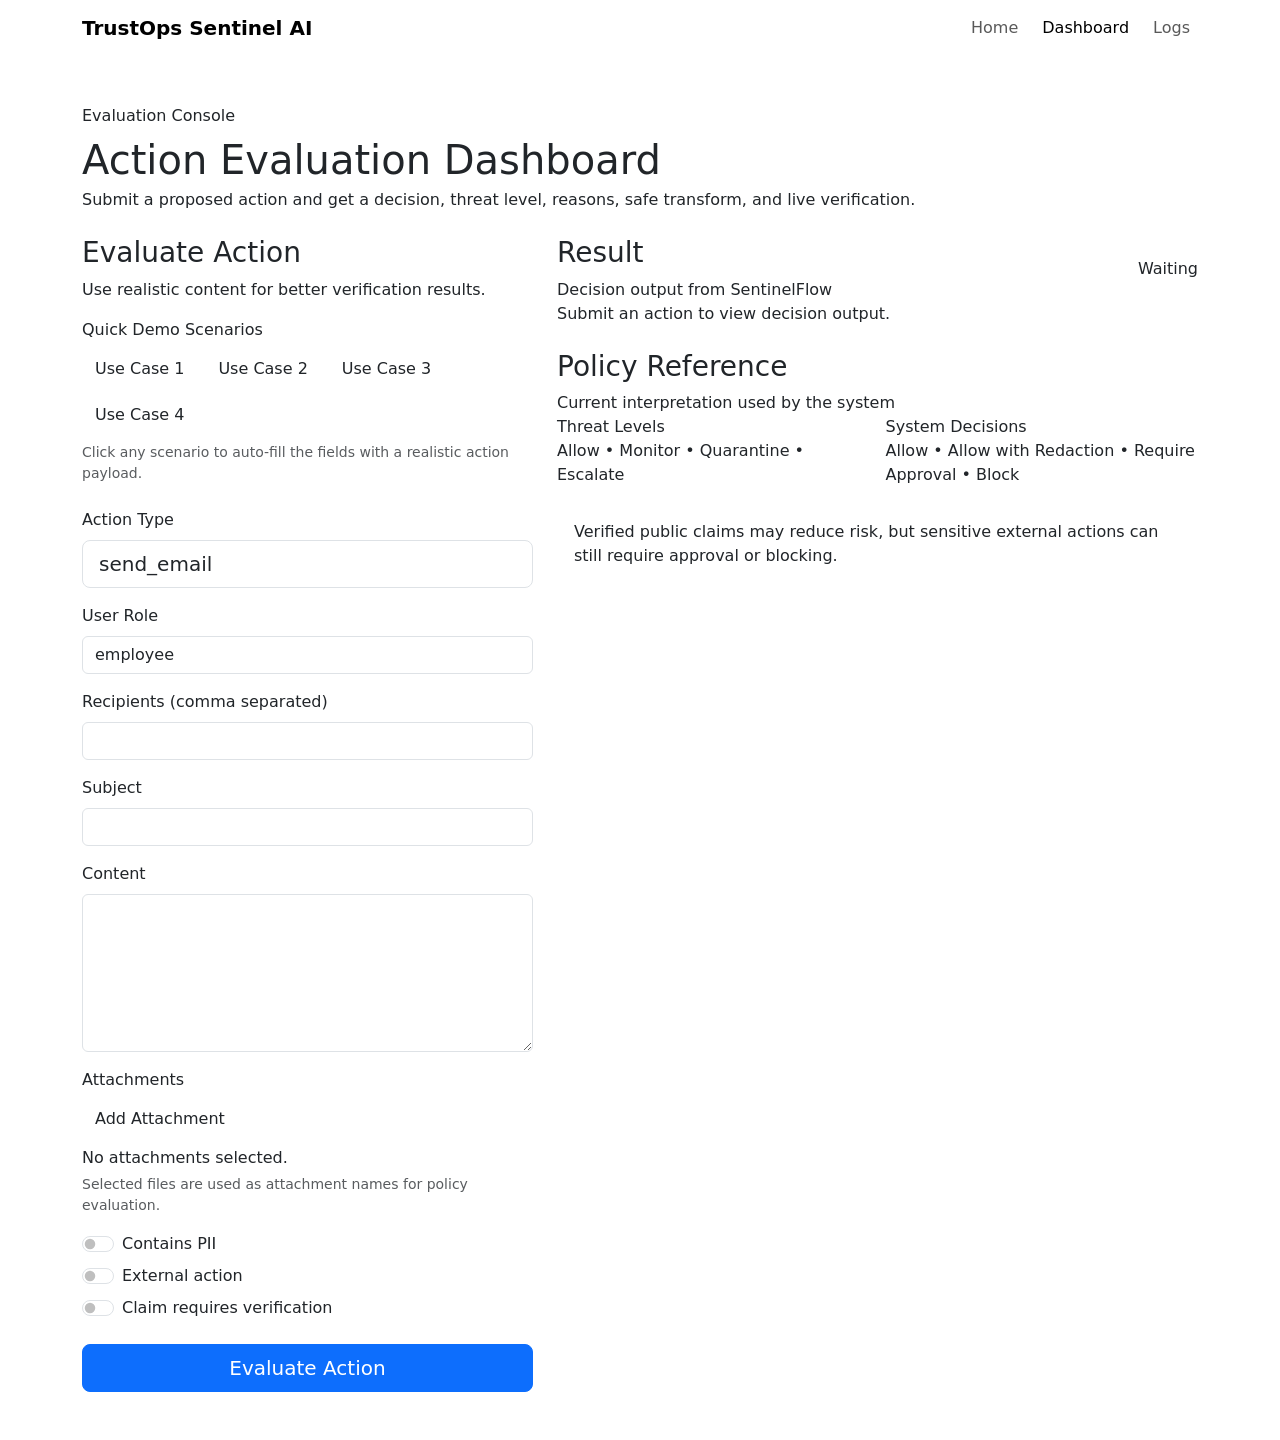
==== app/static/dashboard.html @ 0740c992 "Updated .gitignore and project structure" ====
<!DOCTYPE html>
<html lang="en">
<head>
  <meta charset="utf-8" />
  <meta name="viewport" content="width=device-width,initial-scale=1" />
  <title>Dashboard - TrustOps Sentinel AI</title>
  <link rel="preconnect" href="https://fonts.googleapis.com">
  <link rel="preconnect" href="https://fonts.gstatic.com" crossorigin>
  <link href="https://fonts.googleapis.com/css2?family=Inter:wght@400;500;600;700;800&display=swap" rel="stylesheet">
  <link href="https://cdn.jsdelivr.net/npm/bootstrap@5.3.3/dist/css/bootstrap.min.css" rel="stylesheet">
  <link href="/static/css/styles.css" rel="stylesheet">
</head>
<body>
  <nav class="navbar navbar-expand-lg navbar-glass sticky-top">
    <div class="container">
      <a class="navbar-brand fw-bold" href="/static/index.html">TrustOps Sentinel AI</a>
      <button class="navbar-toggler" type="button" data-bs-toggle="collapse" data-bs-target="#navMain">
        <span class="navbar-toggler-icon"></span>
      </button>
      <div class="collapse navbar-collapse" id="navMain">
        <ul class="navbar-nav ms-auto align-items-lg-center gap-lg-2">
          <li class="nav-item"><a class="nav-link" href="/static/index.html">Home</a></li>
          <li class="nav-item"><a class="nav-link active" href="/static/dashboard.html">Dashboard</a></li>
          <li class="nav-item"><a class="nav-link" href="/static/logs.html">Logs</a></li>
        </ul>
      </div>
    </div>
  </nav>

  <main class="page-shell">
    <div class="container py-4 py-lg-5">
      <div class="page-header mb-4">
        <div>
          <div class="eyebrow mb-2">Evaluation Console</div>
          <h1 class="page-title mb-1">Action Evaluation Dashboard</h1>
          <p class="page-subtitle mb-0">
            Submit a proposed action and get a decision, threat level, reasons, safe transform, and live verification.
          </p>
        </div>
      </div>

      <div class="row g-4">
        <div class="col-lg-5">
          <div class="panel-card h-100">
            <div class="panel-card-header">
              <h3 class="panel-title">Evaluate Action</h3>
              <p class="panel-subtitle">Use realistic content for better verification results.</p>
            </div>
            <div class="panel-card-body">
              <form id="actionForm">
                <div class="mb-4">
                  <label class="form-label">Quick Demo Scenarios</label>
                  <div class="d-flex flex-wrap gap-2">
                    <button type="button" class="btn btn-soft scenario-btn" data-scenario="1">Use Case 1</button>
                    <button type="button" class="btn btn-soft scenario-btn" data-scenario="2">Use Case 2</button>
                    <button type="button" class="btn btn-soft scenario-btn" data-scenario="3">Use Case 3</button>
                    <button type="button" class="btn btn-soft scenario-btn" data-scenario="4">Use Case 4</button>
                  </div>
                  <div class="form-text mt-2">
                    Click any scenario to auto-fill the fields with a realistic action payload.
                  </div>
                </div>

                <div class="mb-3">
                  <label class="form-label">Action Type</label>
                  <input type="text" class="form-control form-control-lg" id="action_type" value="send_email" required>
                </div>

                <div class="mb-3">
                  <label class="form-label">User Role</label>
                  <input type="text" class="form-control" id="user_role" value="employee" required>
                </div>

                <div class="mb-3">
                  <label class="form-label">Recipients (comma separated)</label>
                  <input type="text" class="form-control" id="recipients">
                </div>

                <div class="mb-3">
                  <label class="form-label">Subject</label>
                  <input type="text" class="form-control" id="subject">
                </div>

                <div class="mb-3">
                  <label class="form-label">Content</label>
                  <textarea class="form-control" id="content" rows="6"></textarea>
                </div>

                <div class="mb-3">
                  <label class="form-label">Attachments</label>
                  <div class="d-flex gap-2 mb-2">
                    <button type="button" class="btn btn-soft" id="addAttachmentBtn">Add Attachment</button>
                    <button type="button" class="btn btn-outline-secondary d-none" id="clearAttachmentsBtn">Clear</button>
                  </div>
                  <input type="file" id="attachmentPicker" class="d-none" multiple>
                  <div id="attachmentList" class="attachment-list empty">
                    No attachments selected.
                  </div>
                  <div class="form-text">
                    Selected files are used as attachment names for policy evaluation.
                  </div>
                </div>

                <div class="form-check form-switch mb-2">
                  <input class="form-check-input" type="checkbox" id="contains_pii">
                  <label class="form-check-label" for="contains_pii">Contains PII</label>
                </div>

                <div class="form-check form-switch mb-2">
                  <input class="form-check-input" type="checkbox" id="is_external">
                  <label class="form-check-label" for="is_external">External action</label>
                </div>

                <div class="form-check form-switch mb-4">
                  <input class="form-check-input" type="checkbox" id="claim_requires_verification">
                  <label class="form-check-label" for="claim_requires_verification">Claim requires verification</label>
                </div>

                <div class="d-grid gap-2">
                  <button type="submit" class="btn btn-primary btn-lg" id="evaluateBtn">
                    Evaluate Action
                  </button>
                  <!-- <button type="button" class="btn btn-soft" id="loadSampleBtn">
                    Load Sample Scenario
                  </button> -->
                </div>
              </form>
            </div>
          </div>
        </div>

        <div class="col-lg-7">
          <div class="panel-card mb-4">
            <div class="panel-card-header d-flex justify-content-between align-items-center">
              <div>
                <h3 class="panel-title">Result</h3>
                <p class="panel-subtitle mb-0">Decision output from SentinelFlow</p>
              </div>
              <span class="status-pill status-neutral" id="resultStatus">Waiting</span>
            </div>
            <div class="panel-card-body">
              <div id="loadingState" class="loading-state d-none">
                <div class="spinner-border spinner-border-sm me-2" role="status"></div>
                Evaluating action...
              </div>

              <div id="emptyState" class="empty-state">
                Submit an action to view decision output.
              </div>

              <div id="resultContainer" class="d-none">
                <div class="row g-3 mb-4">
                  <div class="col-md-12">
                    <div class="metric-box">
                      <div class="metric-label">Decision</div>
                      <div class="mt-2">
                        <span class="result-badge neutral-badge" id="decisionBadge">Waiting</span>
                      </div>
                      <div class="metric-value mt-2" id="decisionText">-</div>
                    </div>
                  </div>
                  <br>

                  <div class="col-md-6">
                    <div class="metric-box">
                      <div class="metric-label">Threat Level</div>
                      <div class="mt-2">
                        <span class="result-badge neutral-badge" id="threatBadge">Waiting</span>
                      </div>
                      <div class="metric-value mt-2" id="threatLevelText">-</div>
                    </div>
                  </div>

                  <div class="col-md-6">
                    <div class="metric-box">
                      <div class="metric-label">Risk Score</div>
                      <div class="metric-value mt-4" id="riskScoreText">-</div>
                    </div>
                  </div>
                </div>

                <div class="section-block">
                  <h5 class="section-title">Reasons</h5>
                  <ul class="list-group list-group-flush custom-list" id="reasonsList"></ul>
                </div>

                <div class="section-block">
                  <h5 class="section-title">Safe Transform</h5>
                  <pre class="json-box" id="safeTransformBox">null</pre>
                </div>

                <div class="section-block">
                  <h5 class="section-title">Live Verification</h5>
                  <pre class="json-box" id="liveVerificationBox">null</pre>
                </div>
              </div>
            </div>
          </div>

          <div class="panel-card">
            <div class="panel-card-header">
              <h3 class="panel-title">Policy Reference</h3>
              <p class="panel-subtitle mb-0">Current interpretation used by the system</p>
            </div>
            <div class="panel-card-body">
              <div class="row g-3">
                <div class="col-md-6">
                  <div class="mini-info-card">
                    <div class="mini-title">Threat Levels</div>
                    <div class="mini-body">
                      Allow • Monitor • Quarantine • Escalate
                    </div>
                  </div>
                </div>
                <div class="col-md-6">
                  <div class="mini-info-card">
                    <div class="mini-title">System Decisions</div>
                    <div class="mini-body">
                      Allow • Allow with Redaction • Require Approval • Block
                    </div>
                  </div>
                </div>
              </div>

              <div class="alert alert-soft mt-3 mb-0">
                Verified public claims may reduce risk, but sensitive external actions can still require approval or blocking.
              </div>
            </div>
          </div>
        </div>
      </div>
    </div>
  </main>

  <script src="https://code.jquery.com/jquery-3.7.1.min.js"></script>
  <script src="https://cdn.jsdelivr.net/npm/bootstrap@5.3.3/dist/js/bootstrap.bundle.min.js"></script>
  <script src="/static/js/dashboard.js"></script>
</body>
</html>
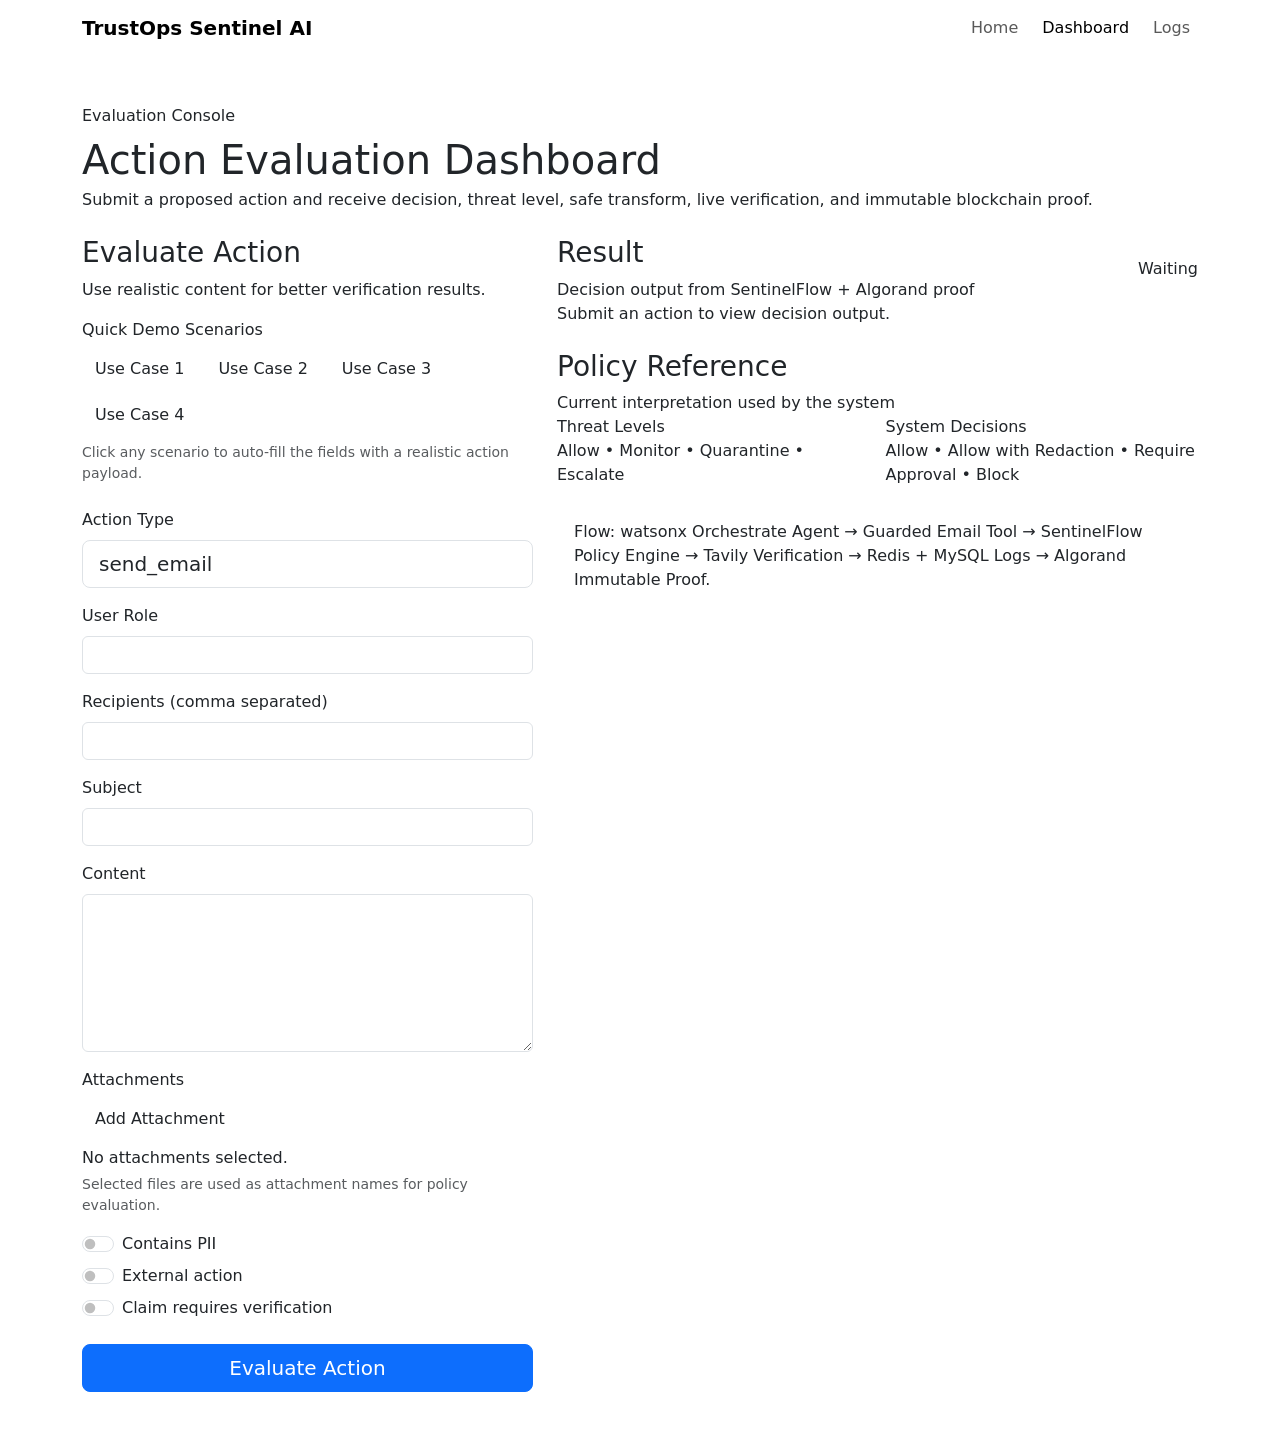
==== commit 3302f4a8: "Updated UI (index + dashboard), added Algorand service, cleaned blockchain service" ====
--- a/app/static/dashboard.html
+++ b/app/static/dashboard.html
@@ -34,7 +34,7 @@
           <div class="eyebrow mb-2">Evaluation Console</div>
           <h1 class="page-title mb-1">Action Evaluation Dashboard</h1>
           <p class="page-subtitle mb-0">
-            Submit a proposed action and get a decision, threat level, reasons, safe transform, and live verification.
+            Submit a proposed action and receive decision, threat level, safe transform, live verification, and immutable blockchain proof.
           </p>
         </div>
       </div>
@@ -68,7 +68,7 @@
 
                 <div class="mb-3">
                   <label class="form-label">User Role</label>
-                  <input type="text" class="form-control" id="user_role" value="employee" required>
+                  <input type="text" class="form-control" id="user_role" required>
                 </div>
 
                 <div class="mb-3">
@@ -120,9 +120,6 @@
                   <button type="submit" class="btn btn-primary btn-lg" id="evaluateBtn">
                     Evaluate Action
                   </button>
-                  <!-- <button type="button" class="btn btn-soft" id="loadSampleBtn">
-                    Load Sample Scenario
-                  </button> -->
                 </div>
               </form>
             </div>
@@ -134,7 +131,7 @@
             <div class="panel-card-header d-flex justify-content-between align-items-center">
               <div>
                 <h3 class="panel-title">Result</h3>
-                <p class="panel-subtitle mb-0">Decision output from SentinelFlow</p>
+                <p class="panel-subtitle mb-0">Decision output from SentinelFlow + Algorand proof</p>
               </div>
               <span class="status-pill status-neutral" id="resultStatus">Waiting</span>
             </div>
@@ -159,7 +156,6 @@
                       <div class="metric-value mt-2" id="decisionText">-</div>
                     </div>
                   </div>
-                  <br>
 
                   <div class="col-md-6">
                     <div class="metric-box">
@@ -193,6 +189,16 @@
                   <h5 class="section-title">Live Verification</h5>
                   <pre class="json-box" id="liveVerificationBox">null</pre>
                 </div>
+
+                <div class="section-block">
+                  <h5 class="section-title">Algorand Immutable Proof</h5>
+                  <pre class="json-box" id="blockchainBox">null</pre>
+                  <div class="mt-3 d-none" id="blockchainLinkWrap">
+                    <a id="blockchainLink" href="#" target="_blank" class="btn btn-soft btn-sm">
+                      View on AlgoExplorer
+                    </a>
+                  </div>
+                </div>
               </div>
             </div>
           </div>
@@ -223,7 +229,7 @@
               </div>
 
               <div class="alert alert-soft mt-3 mb-0">
-                Verified public claims may reduce risk, but sensitive external actions can still require approval or blocking.
+                Flow: watsonx Orchestrate Agent → Guarded Email Tool → SentinelFlow Policy Engine → Tavily Verification → Redis + MySQL Logs → Algorand Immutable Proof.
               </div>
             </div>
           </div>
@@ -236,4 +242,5 @@
   <script src="https://cdn.jsdelivr.net/npm/bootstrap@5.3.3/dist/js/bootstrap.bundle.min.js"></script>
   <script src="/static/js/dashboard.js"></script>
 </body>
-</html>+</html>
+
